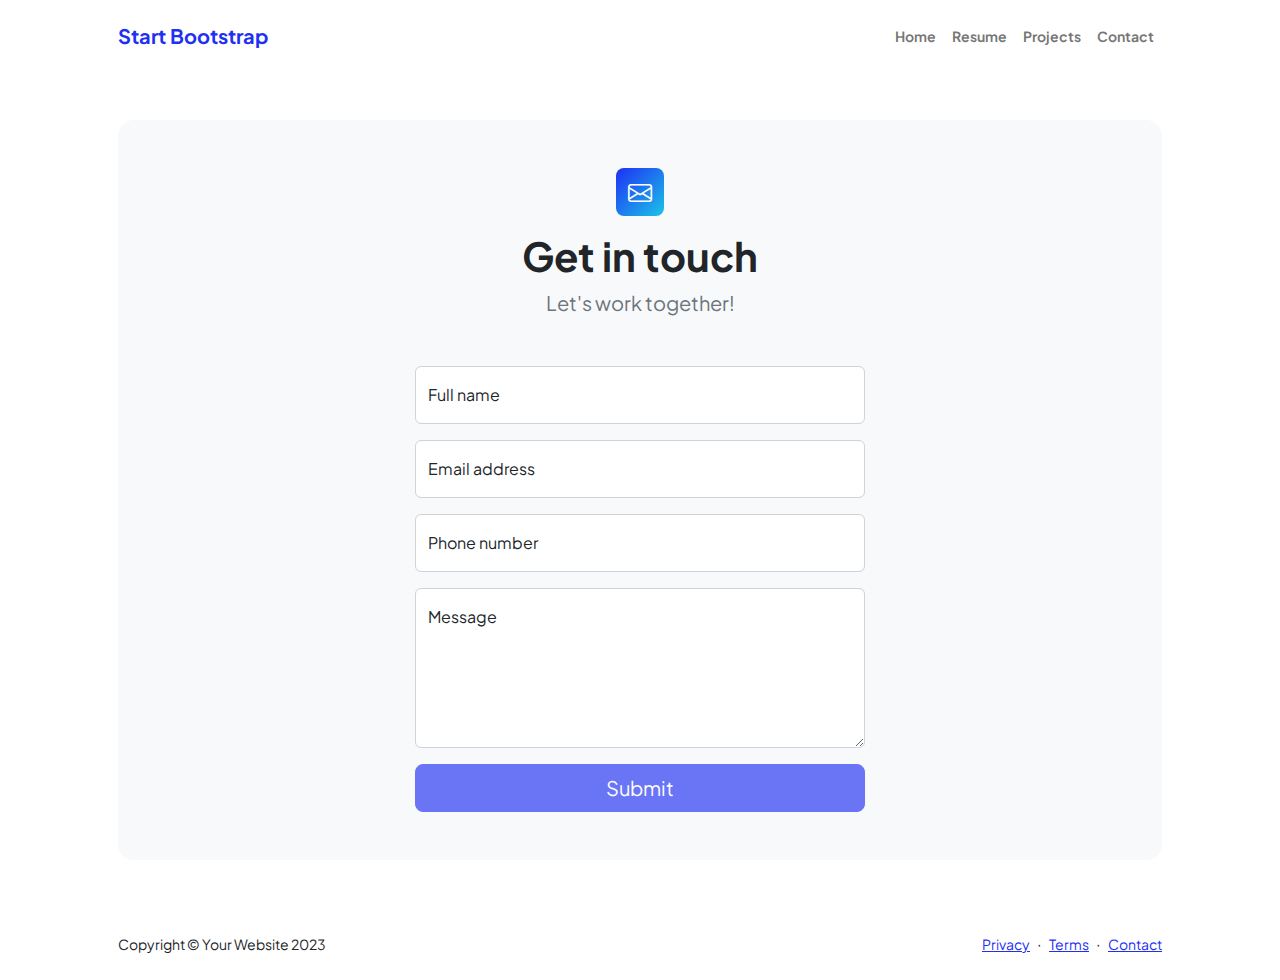
==== startbootstrap-personal-gh-pages/startbootstrap-personal-gh-pages/contact.html @ 44373004 "Add files via upload" ====
<!DOCTYPE html>
<html lang="en">
    <head>
        <meta charset="utf-8" />
        <meta name="viewport" content="width=device-width, initial-scale=1, shrink-to-fit=no" />
        <meta name="description" content />
        <meta name="author" content />
        <title>Modern Business - Start Bootstrap Template</title>
        <!-- Favicon-->
        <link rel="icon" type="image/x-icon" href="assets/favicon.ico" />
        <!-- Custom Google font-->
        <link rel="preconnect" href="https://fonts.googleapis.com" />
        <link rel="preconnect" href="https://fonts.gstatic.com" crossorigin />
        <link href="https://fonts.googleapis.com/css2?family=Plus+Jakarta+Sans:wght@100;200;300;400;500;600;700;800;900&amp;display=swap" rel="stylesheet" />
        <!-- Bootstrap icons-->
        <link href="https://cdn.jsdelivr.net/npm/bootstrap-icons@1.8.1/font/bootstrap-icons.css" rel="stylesheet" />
        <!-- Core theme CSS (includes Bootstrap)-->
        <link href="css/styles.css" rel="stylesheet" />
    </head>
    <body class="d-flex flex-column">
        <main class="flex-shrink-0">
            <!-- Navigation-->
            <nav class="navbar navbar-expand-lg navbar-light bg-white py-3">
                <div class="container px-5">
                    <a class="navbar-brand" href="index.html"><span class="fw-bolder text-primary">Start Bootstrap</span></a>
                    <button class="navbar-toggler" type="button" data-bs-toggle="collapse" data-bs-target="#navbarSupportedContent" aria-controls="navbarSupportedContent" aria-expanded="false" aria-label="Toggle navigation"><span class="navbar-toggler-icon"></span></button>
                    <div class="collapse navbar-collapse" id="navbarSupportedContent">
                        <ul class="navbar-nav ms-auto mb-2 mb-lg-0 small fw-bolder">
                            <li class="nav-item"><a class="nav-link" href="index.html">Home</a></li>
                            <li class="nav-item"><a class="nav-link" href="resume.html">Resume</a></li>
                            <li class="nav-item"><a class="nav-link" href="projects.html">Projects</a></li>
                            <li class="nav-item"><a class="nav-link" href="contact.html">Contact</a></li>
                        </ul>
                    </div>
                </div>
            </nav>
            <!-- Page content-->
            <section class="py-5">
                <div class="container px-5">
                    <!-- Contact form-->
                    <div class="bg-light rounded-4 py-5 px-4 px-md-5">
                        <div class="text-center mb-5">
                            <div class="feature bg-primary bg-gradient-primary-to-secondary text-white rounded-3 mb-3"><i class="bi bi-envelope"></i></div>
                            <h1 class="fw-bolder">Get in touch</h1>
                            <p class="lead fw-normal text-muted mb-0">Let's work together!</p>
                        </div>
                        <div class="row gx-5 justify-content-center">
                            <div class="col-lg-8 col-xl-6">
                                <!-- * * * * * * * * * * * * * * *-->
                                <!-- * * SB Forms Contact Form * *-->
                                <!-- * * * * * * * * * * * * * * *-->
                                <!-- This form is pre-integrated with SB Forms.-->
                                <!-- To make this form functional, sign up at-->
                                <!-- https://startbootstrap.com/solution/contact-forms-->
                                <!-- to get an API token!-->
                                <form id="contactForm" data-sb-form-api-token="API_TOKEN">
                                    <!-- Name input-->
                                    <div class="form-floating mb-3">
                                        <input class="form-control" id="name" type="text" placeholder="Enter your name..." data-sb-validations="required" />
                                        <label for="name">Full name</label>
                                        <div class="invalid-feedback" data-sb-feedback="name:required">A name is required.</div>
                                    </div>
                                    <!-- Email address input-->
                                    <div class="form-floating mb-3">
                                        <input class="form-control" id="email" type="email" placeholder="name@example.com" data-sb-validations="required,email" />
                                        <label for="email">Email address</label>
                                        <div class="invalid-feedback" data-sb-feedback="email:required">An email is required.</div>
                                        <div class="invalid-feedback" data-sb-feedback="email:email">Email is not valid.</div>
                                    </div>
                                    <!-- Phone number input-->
                                    <div class="form-floating mb-3">
                                        <input class="form-control" id="phone" type="tel" placeholder="(123) 456-7890" data-sb-validations="required" />
                                        <label for="phone">Phone number</label>
                                        <div class="invalid-feedback" data-sb-feedback="phone:required">A phone number is required.</div>
                                    </div>
                                    <!-- Message input-->
                                    <div class="form-floating mb-3">
                                        <textarea class="form-control" id="message" type="text" placeholder="Enter your message here..." style="height: 10rem" data-sb-validations="required"></textarea>
                                        <label for="message">Message</label>
                                        <div class="invalid-feedback" data-sb-feedback="message:required">A message is required.</div>
                                    </div>
                                    <!-- Submit success message-->
                                    <!---->
                                    <!-- This is what your users will see when the form-->
                                    <!-- has successfully submitted-->
                                    <div class="d-none" id="submitSuccessMessage">
                                        <div class="text-center mb-3">
                                            <div class="fw-bolder">Form submission successful!</div>
                                            To activate this form, sign up at
                                            <br />
                                            <a href="https://startbootstrap.com/solution/contact-forms">https://startbootstrap.com/solution/contact-forms</a>
                                        </div>
                                    </div>
                                    <!-- Submit error message-->
                                    <!---->
                                    <!-- This is what your users will see when there is-->
                                    <!-- an error submitting the form-->
                                    <div class="d-none" id="submitErrorMessage"><div class="text-center text-danger mb-3">Error sending message!</div></div>
                                    <!-- Submit Button-->
                                    <div class="d-grid"><button class="btn btn-primary btn-lg disabled" id="submitButton" type="submit">Submit</button></div>
                                </form>
                            </div>
                        </div>
                    </div>
                </div>
            </section>
        </main>
        <!-- Footer-->
        <footer class="bg-white py-4 mt-auto">
            <div class="container px-5">
                <div class="row align-items-center justify-content-between flex-column flex-sm-row">
                    <div class="col-auto"><div class="small m-0">Copyright &copy; Your Website 2023</div></div>
                    <div class="col-auto">
                        <a class="small" href="#!">Privacy</a>
                        <span class="mx-1">&middot;</span>
                        <a class="small" href="#!">Terms</a>
                        <span class="mx-1">&middot;</span>
                        <a class="small" href="#!">Contact</a>
                    </div>
                </div>
            </div>
        </footer>
        <!-- Bootstrap core JS-->
        <script src="https://cdn.jsdelivr.net/npm/bootstrap@5.2.3/dist/js/bootstrap.bundle.min.js"></script>
        <!-- Core theme JS-->
        <script src="js/scripts.js"></script>
        <!-- * * * * * * * * * * * * * * * * * * * * * * * * * * * * * * * * * * * * * * * *-->
        <!-- * *                               SB Forms JS                               * *-->
        <!-- * * Activate your form at https://startbootstrap.com/solution/contact-forms * *-->
        <!-- * * * * * * * * * * * * * * * * * * * * * * * * * * * * * * * * * * * * * * * *-->
        <script src="https://cdn.startbootstrap.com/sb-forms-latest.js"></script>
    </body>
</html>
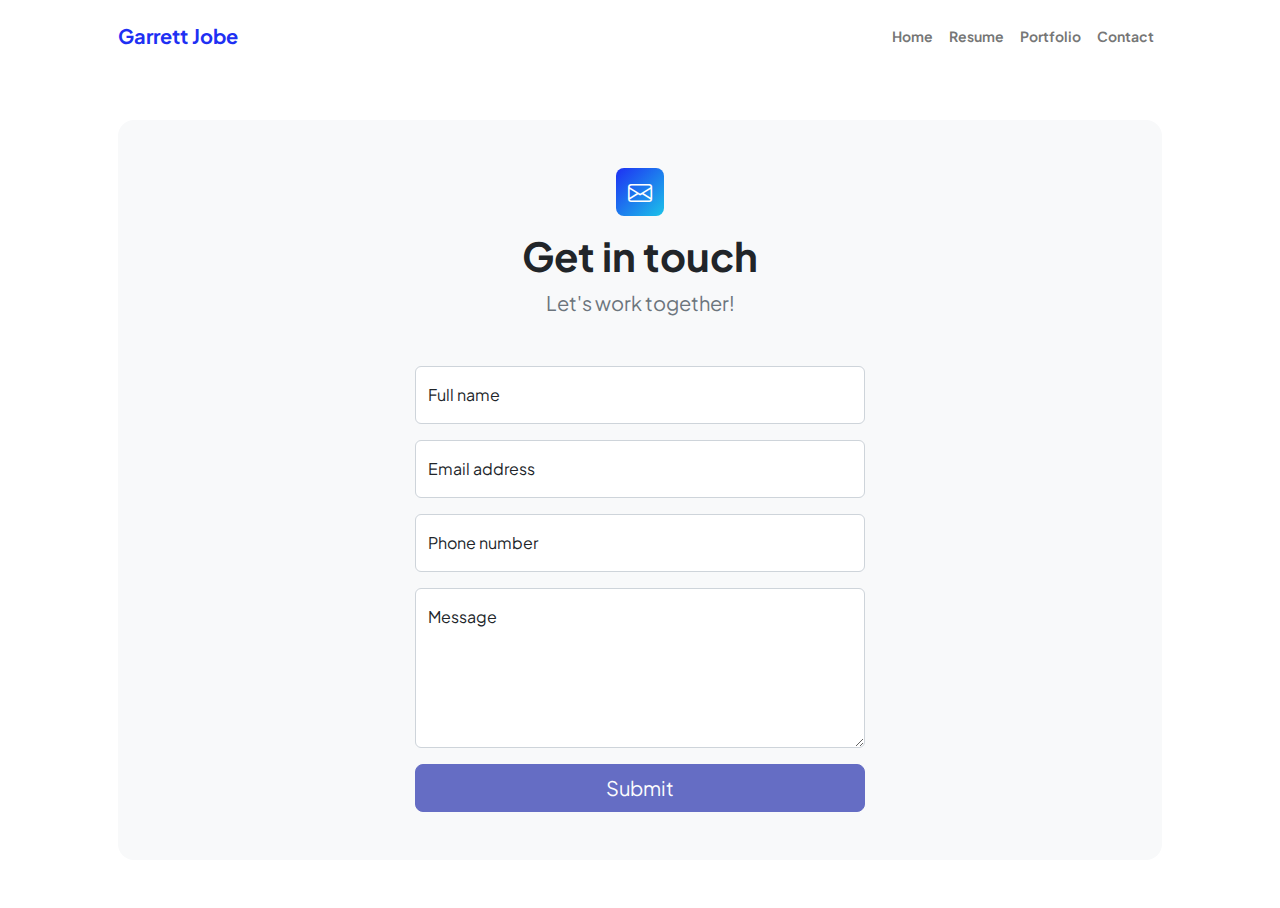
==== commit 508e852a: "Add files via upload" ====
--- a/startbootstrap-personal-gh-pages/startbootstrap-personal-gh-pages/contact.html
+++ b/startbootstrap-personal-gh-pages/startbootstrap-personal-gh-pages/contact.html
@@ -5,7 +5,7 @@
         <meta name="viewport" content="width=device-width, initial-scale=1, shrink-to-fit=no" />
         <meta name="description" content />
         <meta name="author" content />
-        <title>Modern Business - Start Bootstrap Template</title>
+        <title>Contact Me</title>
         <!-- Favicon-->
         <link rel="icon" type="image/x-icon" href="assets/favicon.ico" />
         <!-- Custom Google font-->
@@ -22,13 +22,13 @@
             <!-- Navigation-->
             <nav class="navbar navbar-expand-lg navbar-light bg-white py-3">
                 <div class="container px-5">
-                    <a class="navbar-brand" href="index.html"><span class="fw-bolder text-primary">Start Bootstrap</span></a>
+                    <a class="navbar-brand" href="index.html"><span class="fw-bolder text-primary">Garrett Jobe</span></a>
                     <button class="navbar-toggler" type="button" data-bs-toggle="collapse" data-bs-target="#navbarSupportedContent" aria-controls="navbarSupportedContent" aria-expanded="false" aria-label="Toggle navigation"><span class="navbar-toggler-icon"></span></button>
                     <div class="collapse navbar-collapse" id="navbarSupportedContent">
                         <ul class="navbar-nav ms-auto mb-2 mb-lg-0 small fw-bolder">
                             <li class="nav-item"><a class="nav-link" href="index.html">Home</a></li>
                             <li class="nav-item"><a class="nav-link" href="resume.html">Resume</a></li>
-                            <li class="nav-item"><a class="nav-link" href="projects.html">Projects</a></li>
+                            <li class="nav-item"><a class="nav-link" href="portfolio.html">Portfolio</a></li>
                             <li class="nav-item"><a class="nav-link" href="contact.html">Contact</a></li>
                         </ul>
                     </div>
@@ -106,7 +106,7 @@
             </section>
         </main>
         <!-- Footer-->
-        <footer class="bg-white py-4 mt-auto">
+        <!-- <footer class="bg-white py-4 mt-auto">
             <div class="container px-5">
                 <div class="row align-items-center justify-content-between flex-column flex-sm-row">
                     <div class="col-auto"><div class="small m-0">Copyright &copy; Your Website 2023</div></div>
@@ -119,7 +119,7 @@
                     </div>
                 </div>
             </div>
-        </footer>
+        </footer> -->
         <!-- Bootstrap core JS-->
         <script src="https://cdn.jsdelivr.net/npm/bootstrap@5.2.3/dist/js/bootstrap.bundle.min.js"></script>
         <!-- Core theme JS-->
